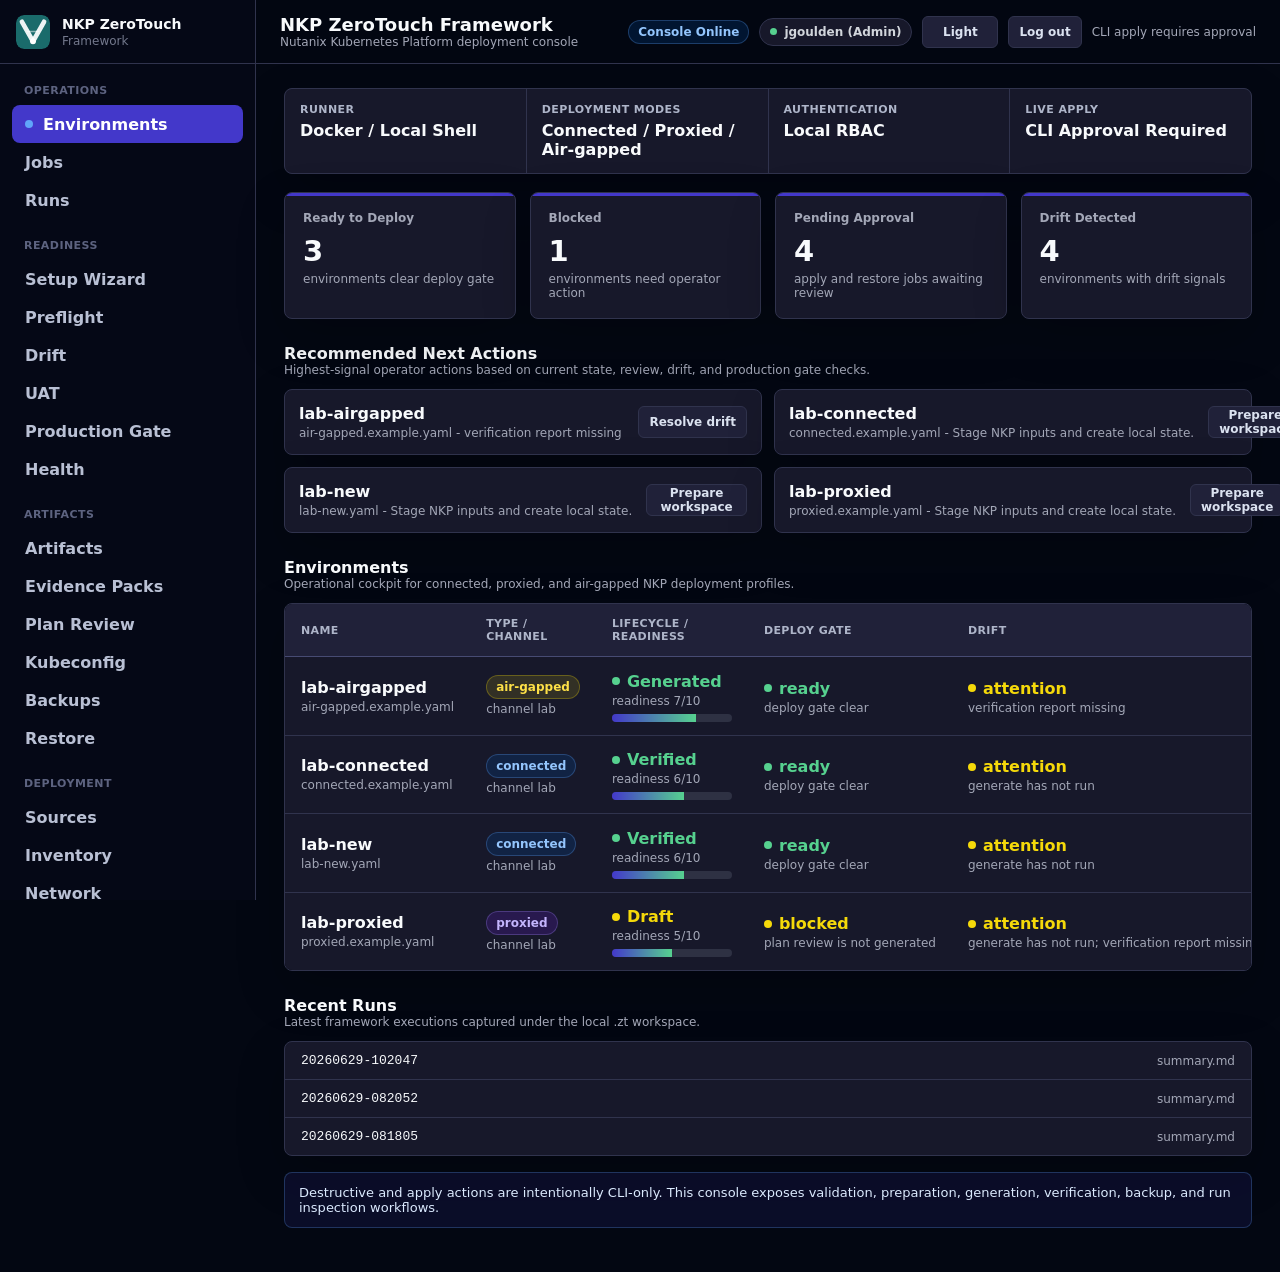
==== docs/demo/index.html @ bab83f40 "Align demo restore approval workflow" ====
<!doctype html>
<html lang="en">
  <head>
    <meta charset="utf-8">
    <meta name="viewport" content="width=device-width, initial-scale=1">
    <meta name="description" content="Clickable static demo of the NKP ZeroTouch Framework console.">
    <title>NKP ZeroTouch Framework Demo</title>
    <script>
      (() => {
        try {
          const storedTheme = localStorage.getItem("zt-theme");
          if (storedTheme === "light") document.documentElement.dataset.theme = "light";
        } catch (error) {}
      })();
    </script>
    <link rel="stylesheet" href="styles.css">
    <script src="app.js" defer></script>
  </head>
  <body>
    <div class="shell">
      <aside class="sidebar">
        <a class="brand" href="#environments" data-view-link="environments" aria-label="NKP ZeroTouch home">
          <span class="brand-mark"><img src="assets/veridian-mark-teal.svg" alt="Veridian"></span>
          <span>
            <span class="brand-title">NKP ZeroTouch</span>
            <span class="brand-subtitle">Framework</span>
          </span>
        </a>
        <nav class="nav" aria-label="Console sections">
          <div class="nav-label">Operations</div>
          <button class="nav-item active" type="button" data-view-link="environments"><span class="nav-dot"></span>Environments</button>
          <button class="nav-item" type="button" data-view-link="jobs">Jobs</button>
          <button class="nav-item" type="button" data-view-link="runs">Runs</button>
          <div class="nav-label">Readiness</div>
          <button class="nav-item" type="button" data-view-link="setup">Setup Wizard</button>
          <button class="nav-item" type="button" data-view-link="preflight">Preflight</button>
          <button class="nav-item" type="button" data-view-link="drift">Drift</button>
          <button class="nav-item" type="button" data-view-link="uat">UAT</button>
          <button class="nav-item" type="button" data-view-link="production">Production Gate</button>
          <button class="nav-item" type="button" data-view-link="health">Health</button>
          <div class="nav-label">Artifacts</div>
          <button class="nav-item" type="button" data-view-link="artifacts">Artifacts</button>
          <button class="nav-item" type="button" data-view-link="evidence">Evidence Packs</button>
          <button class="nav-item" type="button" data-view-link="plan">Plan Review</button>
          <button class="nav-item" type="button" data-view-link="kubeconfig">Kubeconfig</button>
          <button class="nav-item" type="button" data-view-link="backups">Backups</button>
          <button class="nav-item" type="button" data-view-link="restore">Restore</button>
          <div class="nav-label">Deployment</div>
          <button class="nav-item" type="button" data-view-link="sources">Sources</button>
          <button class="nav-item" type="button" data-view-link="inventory">Inventory</button>
          <button class="nav-item" type="button" data-view-link="network">Network</button>
          <button class="nav-item" type="button" data-view-link="pipeline">Pipeline</button>
          <button class="nav-item" type="button" data-view-link="cli">CLI</button>
          <button class="nav-item" type="button" data-view-link="locks">Locks</button>
          <div class="nav-label">Governance</div>
          <button class="nav-item" type="button" data-view-link="actions">Safe Actions</button>
          <button class="nav-item" type="button" data-view-link="changes">Change Records</button>
          <button class="nav-item" type="button" data-view-link="approval">Approval Policy</button>
          <button class="nav-item" type="button" data-view-link="channels">Release Channels</button>
          <button class="nav-item" type="button" data-view-link="audit">Audit Trail</button>
          <div class="nav-label">Settings</div>
          <button class="nav-item" type="button" data-view-link="settings">Providers</button>
        </nav>
      </aside>

      <div class="content">
        <header class="topbar">
          <div>
            <h1>NKP ZeroTouch Framework</h1>
            <div class="section-copy">Nutanix Kubernetes Platform deployment console</div>
          </div>
          <div class="topbar-meta">
            <span class="badge connected">Console Online</span>
            <span class="operator-pill">jgoulden (Admin)</span>
            <button class="button-link theme-toggle" type="button" data-theme-toggle><span data-theme-label>Light</span></button>
            <button class="button-link" type="button" data-command="demo-login">Log out</button>
            <span>CLI apply requires approval</span>
          </div>
        </header>

        <main>
          <section class="view active" data-view="environments">
            <section class="ops-strip">
              <div class="ops-item"><div class="ops-label">Runner</div><div class="ops-value">Docker / Local Shell</div></div>
              <div class="ops-item"><div class="ops-label">Deployment Modes</div><div class="ops-value">Connected / Proxied / Air-gapped</div></div>
              <div class="ops-item"><div class="ops-label">Authentication</div><div class="ops-value">Local RBAC</div></div>
              <div class="ops-item"><div class="ops-label">Live Apply</div><div class="ops-value">CLI Approval Required</div></div>
            </section>

            <section class="summary-grid" id="summaryGrid"></section>

            <div class="section-head">
              <div>
                <h2>Recommended Next Actions</h2>
                <div class="section-copy">Highest-signal operator actions based on current state, review, drift, and production gate checks.</div>
              </div>
            </div>
            <section class="next-actions" id="nextActions"></section>

            <div class="section-head">
              <div>
                <h2>Environments</h2>
                <div class="section-copy">Operational cockpit for connected, proxied, and air-gapped NKP deployment profiles.</div>
              </div>
            </div>
            <section class="panel">
              <table>
                <thead>
                  <tr><th>Name</th><th>Type / Channel</th><th>Lifecycle / Readiness</th><th>Deploy Gate</th><th>Drift</th><th>Evidence</th><th>Next Action</th><th>Manage</th></tr>
                </thead>
                <tbody id="environmentRows"></tbody>
              </table>
            </section>

            <div class="section-head">
              <div>
                <h2>Recent Runs</h2>
                <div class="section-copy">Latest framework executions captured under the local .zt workspace.</div>
              </div>
            </div>
            <section class="panel">
              <ul class="run-list" id="recentRuns"></ul>
            </section>
            <div class="notice">Destructive and apply actions are intentionally CLI-only. This console exposes validation, preparation, generation, verification, backup, and run inspection workflows.</div>
          </section>

          <section class="view" data-view="jobs">
            <div class="section-head"><div><h2>Jobs</h2><div class="section-copy">Execution queue, approval controls, and captured logs.</div></div></div>
            <section class="panel">
              <table>
                <thead><tr><th>Job</th><th>Action</th><th>Status</th><th>Requester</th><th>Approval</th></tr></thead>
                <tbody id="jobRows"></tbody>
              </table>
            </section>
          </section>

          <section class="view" data-view="runs">
            <div class="section-head"><div><h2>Runs</h2><div class="section-copy">Latest framework execution summaries.</div></div></div>
            <section class="panel"><ul class="run-list" id="runsList"></ul></section>
          </section>

          <section class="view" data-view="pipeline">
            <div class="section-head"><div><h2>Pipeline</h2><div class="section-copy">ZeroTouch phase progression for a controlled NKP rollout.</div></div></div>
            <section class="pipeline" id="pipelineSteps"></section>
          </section>

          <section class="view" data-view="cli">
            <div class="section-head"><div><h2>CLI</h2><div class="section-copy">Apply-class commands require explicit flags and approval.</div></div></div>
            <section class="terminal-window">
              <div class="terminal-bar"><span class="terminal-dot"></span><span class="terminal-dot"></span><span class="terminal-dot"></span> Controlled CLI Window</div>
              <div class="terminal-body">
                <div class="terminal-prompt">PS C:\workspace\nkp-zerotouch-framework&gt;</div>
                <textarea class="terminal-input" spellcheck="false">deploy --apply --config configs/environments/connected.example.yaml</textarea>
                <div class="terminal-help">Allowed apply examples: registry --apply, deploy --apply, upgrade --apply, destroy --apply --confirm-destroy.</div>
              </div>
            </section>
          </section>

          <section class="view" data-view="artifacts">
            <div class="section-head"><div><h2>Artifacts</h2><div class="section-copy">Generated plans, reports, logs, state, and configuration evidence.</div></div></div>
            <section class="panel">
              <table>
                <thead><tr><th>Artifact</th><th>Type</th><th>Environment</th><th>Status</th></tr></thead>
                <tbody id="artifactRows"></tbody>
              </table>
            </section>
          </section>

          <section class="view" data-view="evidence">
            <div class="section-head"><div><h2>Evidence Packs</h2><div class="section-copy">Reviewable evidence bundles created by the evidence phase under .zt/evidence.</div></div></div>
            <section class="panel">
              <table>
                <thead><tr><th>Pack</th><th>Environment</th><th>Created</th><th>Files</th><th>Redaction</th><th>Open</th></tr></thead>
                <tbody id="evidenceRows"></tbody>
              </table>
            </section>
            <div class="notice">Evidence packs exclude raw kubeconfig and local secret values. Generated plans and logs can still contain topology, VIPs, endpoints, and environment names.</div>
          </section>

          <section class="view" data-view="uat">
            <section class="summary-grid" id="uatMetrics"></section>
            <div class="section-head">
              <div>
                <h2>UAT Readiness</h2>
                <div class="section-copy">Maps documented UAT cases to local evidence records, evidence packs, jobs, backups, and run history.</div>
              </div>
            </div>
            <section class="panel">
              <table>
                <thead><tr><th>Case</th><th>Status</th><th>Required Result</th><th>Evidence Requirement</th></tr></thead>
                <tbody id="uatRows"></tbody>
              </table>
            </section>
            <div class="notice">UAT evidence is an operational readiness signal, not production validation. Partial coverage means the console found a candidate local signal; an operator still needs reviewed outcomes, exceptions, owners, and environment-specific acceptance before calling UAT complete.</div>
          </section>

          <section class="view" data-view="restore">
            <div class="section-head">
              <div>
                <h2>Restore</h2>
                <div class="section-copy">Controlled backup-manifest review, restore plan generation, and approval request workflow.</div>
              </div>
            </div>
            <section class="settings-grid" id="restoreActions"></section>
            <div class="section-head">
              <div>
                <h2>Restore Plans</h2>
                <div class="section-copy">Clean metadata can request approval; blocked plans require operator remediation first.</div>
              </div>
            </div>
            <section class="panel">
              <table>
                <thead><tr><th>Environment</th><th>Plan</th><th>Status</th><th>Action</th></tr></thead>
                <tbody id="restoreRows"></tbody>
              </table>
            </section>
            <div class="notice">The approval job records authorization only. This demo, and the local console baseline, do not copy files or restore live infrastructure.</div>
          </section>

          <section class="view" data-view="generic">
            <div class="section-head"><div><h2 id="genericTitle">Console Section</h2><div class="section-copy" id="genericCopy">Static demo snapshot of the local NKP ZeroTouch console.</div></div></div>
            <section class="settings-grid" id="genericCards"></section>
          </section>
        </main>
      </div>
    </div>
  </body>
</html>
---- docs/demo/styles.css ----
:root {
  color-scheme: dark;
  --bg: #030712;
  --sidebar: #050816;
  --panel: #17182a;
  --panel-2: #202139;
  --line: #30334d;
  --line-strong: #474b73;
  --ink: #f8fafc;
  --muted: #a3a7b7;
  --topbar-bg: rgba(3, 7, 18, .9);
  --brand-text: #f8fafc;
  --heading: #f8fafc;
  --nav-item-text: #b9c0d4;
  --nav-label-text: #5d6380;
  --nav-hover-text: #f8fafc;
  --operator-text: #d1d5db;
  --ops-label-text: #aeb5c9;
  --table-heading-text: #aeb5c9;
  --control-text: #dbe2f0;
  --control-hover-text: #eff6ff;
  --table-hover: rgba(255, 255, 255, .025);
  --notice-text: #dbeafe;
  --terminal-bg: #0b1220;
  --terminal-panel: #111827;
  --terminal-input-bg: #0f172a;
  --terminal-text: #dbeafe;
  --notice-bg: rgba(67, 56, 202, .12);
  --notice-border: rgba(96, 165, 250, .26);
  --scrollbar-track: #111827;
  --scrollbar-thumb: #374151;
  --scrollbar-thumb-hover: #4b5563;
  --badge-connected-text: #93c5fd;
  --badge-connected-bg: rgba(3, 78, 162, .22);
  --badge-connected-border: rgba(96, 165, 250, .28);
  --badge-proxied-text: #c4b5fd;
  --badge-proxied-bg: rgba(91, 33, 182, .26);
  --badge-proxied-border: rgba(167, 139, 250, .28);
  --badge-airgapped-text: #fde047;
  --badge-airgapped-bg: rgba(245, 217, 10, .12);
  --badge-airgapped-border: rgba(245, 217, 10, .28);
  --accent: #4338ca;
  --accent-soft: rgba(67, 56, 202, .22);
  --accent-2: #60a5fa;
  --good: #56d18f;
  --warn: #f5d90a;
  --bad: #fb7185;
  --shadow: 0 18px 48px rgba(0, 0, 0, .22);
}

:root[data-theme="light"] {
  color-scheme: light;
  --bg: #f6f8fb;
  --sidebar: #ffffff;
  --panel: #ffffff;
  --panel-2: #edf2f7;
  --line: #d6deea;
  --line-strong: #b9c5d6;
  --ink: #111827;
  --muted: #4b5563;
  --topbar-bg: rgba(255, 255, 255, .92);
  --brand-text: #111827;
  --heading: #111827;
  --nav-item-text: #374151;
  --nav-label-text: #4b5563;
  --nav-hover-text: #0f172a;
  --operator-text: #1f2937;
  --ops-label-text: #5b6473;
  --table-heading-text: #374151;
  --control-text: #1f2937;
  --control-hover-text: #034ea2;
  --table-hover: rgba(3, 78, 162, .045);
  --notice-text: #0f3d75;
  --terminal-bg: #0f172a;
  --terminal-panel: #111827;
  --terminal-input-bg: #0b1220;
  --terminal-text: #e5f0ff;
  --notice-bg: #eaf2ff;
  --notice-border: #b7cdf2;
  --scrollbar-track: #e5e7eb;
  --scrollbar-thumb: #9ca3af;
  --scrollbar-thumb-hover: #6b7280;
  --badge-connected-text: #0f4c9a;
  --badge-connected-bg: #e7f0ff;
  --badge-connected-border: #b7cdf2;
  --badge-proxied-text: #5b21b6;
  --badge-proxied-bg: #f1eafe;
  --badge-proxied-border: #d8c8fb;
  --badge-airgapped-text: #7a4f00;
  --badge-airgapped-bg: #fff5cc;
  --badge-airgapped-border: #ecd27a;
  --accent: #034ea2;
  --accent-soft: rgba(3, 78, 162, .1);
  --accent-2: #0369a1;
  --good: #047857;
  --warn: #9a6700;
  --bad: #b91c1c;
  --shadow: 0 14px 36px rgba(15, 23, 42, .08);
}

* { box-sizing: border-box; }

html {
  max-width: 100%;
  overflow-x: hidden;
}

body {
  margin: 0;
  max-width: 100%;
  min-height: 100vh;
  background: var(--bg);
  color: var(--ink);
  font-family: Inter, ui-sans-serif, system-ui, -apple-system, BlinkMacSystemFont, "Segoe UI", sans-serif;
  letter-spacing: 0;
  overflow-x: hidden;
}

button, textarea { font: inherit; }
button, a { -webkit-tap-highlight-color: transparent; }

.shell {
  display: grid;
  grid-template-columns: 256px minmax(0, 1fr);
  max-width: 100vw;
  min-height: 100vh;
  overflow-x: hidden;
}

.sidebar {
  background: var(--sidebar);
  border-right: 1px solid var(--line);
  color: #d7dce8;
  height: 100vh;
  overflow-y: auto;
  padding: 14px 12px 24px;
  position: sticky;
  top: 0;
}

.brand {
  align-items: center;
  border-bottom: 1px solid var(--line);
  color: inherit;
  display: flex;
  gap: 12px;
  margin: -14px -12px 18px;
  min-height: 64px;
  padding: 0 16px;
  text-decoration: none;
}

.brand-mark, .brand-mark img {
  border-radius: 8px;
  display: block;
  height: 34px;
  width: 34px;
}

.brand-title {
  color: var(--brand-text);
  display: block;
  font-size: 14px;
  font-weight: 800;
}

.brand-subtitle {
  color: #73788c;
  display: block;
  font-size: 12px;
  margin-top: 2px;
}

.nav-label {
  color: var(--nav-label-text);
  font-size: 11px;
  font-weight: 760;
  letter-spacing: .04em;
  margin: 20px 12px 8px;
  text-transform: uppercase;
}

.nav-item {
  align-items: center;
  background: transparent;
  border: 1px solid transparent;
  border-radius: 8px;
  color: var(--nav-item-text);
  cursor: pointer;
  display: flex;
  font-weight: 680;
  gap: 10px;
  min-height: 38px;
  padding: 0 12px;
  text-align: left;
  width: 100%;
}

.nav-item:hover { background: var(--panel); color: var(--nav-hover-text); }
.nav-item.active { background: var(--accent); color: #fff; }
.nav-dot { background: transparent; border-radius: 50%; height: 8px; width: 8px; }
.nav-item.active .nav-dot { background: var(--accent-2); }

.content { min-width: 0; }

.topbar {
  align-items: center;
  background: var(--topbar-bg);
  border-bottom: 1px solid var(--line);
  display: flex;
  gap: 16px;
  justify-content: space-between;
  min-height: 64px;
  padding: 0 24px;
  position: sticky;
  top: 0;
  z-index: 5;
}

h1, h2, h3, p { margin-top: 0; }
h1 { color: var(--heading); font-size: 18px; margin: 0; }
h2 { font-size: 16px; margin: 0; }
h3 { font-size: 15px; margin: 0 0 8px; }

main {
  margin: 0 auto;
  max-width: 1320px;
  min-width: 0;
  padding: 24px 28px 44px;
}

.section-copy, .muted, .env-file {
  color: var(--muted);
  font-size: 12px;
}

.topbar-meta {
  align-items: center;
  color: var(--muted);
  display: flex;
  flex-wrap: wrap;
  font-size: 12px;
  gap: 10px;
  justify-content: flex-end;
}

.operator-pill, .badge, .chip {
  align-items: center;
  display: inline-flex;
  gap: 7px;
  white-space: nowrap;
}

.operator-pill {
  background: var(--panel);
  border: 1px solid var(--line);
  border-radius: 999px;
  color: var(--operator-text);
  font-weight: 700;
  min-height: 28px;
  padding: 0 10px;
}

.operator-pill::before, .chip::before {
  border-radius: 50%;
  content: "";
  height: 7px;
  width: 7px;
}

.operator-pill::before { background: var(--good); }

.button-link, button.button-link {
  align-items: center;
  background: var(--panel-2);
  border: 1px solid var(--line);
  border-radius: 6px;
  color: var(--control-text);
  cursor: pointer;
  display: inline-flex;
  font-size: 12px;
  font-weight: 750;
  justify-content: center;
  min-height: 32px;
  padding: 0 10px;
  text-decoration: none;
}

.button-link:hover {
  background: var(--accent-soft);
  border-color: rgba(96, 165, 250, .42);
  color: var(--control-hover-text);
}

.view { display: none; }
.view.active { display: block; }

.ops-strip {
  background: var(--line);
  border: 1px solid var(--line);
  border-radius: 8px;
  box-shadow: var(--shadow);
  display: grid;
  gap: 1px;
  grid-template-columns: repeat(4, minmax(180px, 1fr));
  margin-bottom: 18px;
  overflow: hidden;
}

.ops-item {
  background: var(--panel);
  padding: 14px 15px;
}

.ops-label {
  color: var(--ops-label-text);
  font-size: 11px;
  font-weight: 780;
  letter-spacing: .04em;
  text-transform: uppercase;
}

.ops-value {
  color: var(--heading);
  font-weight: 780;
  margin-top: 5px;
}

.summary-grid {
  display: grid;
  gap: 14px;
  grid-template-columns: repeat(4, minmax(160px, 1fr));
}

.metric, .panel, .next-action, .settings-card, .pipeline-step {
  background: var(--panel);
  border: 1px solid var(--line);
  border-radius: 8px;
  box-shadow: var(--shadow);
}

.metric {
  color: var(--ink);
  display: block;
  overflow: hidden;
  padding: 18px;
  position: relative;
  text-decoration: none;
}

.metric::after {
  background: var(--accent);
  content: "";
  height: 3px;
  left: 0;
  position: absolute;
  right: 0;
  top: 0;
}

.metric-label { color: var(--muted); font-size: 12px; font-weight: 680; }
.metric-value { font-size: 29px; font-weight: 780; margin-top: 9px; }
.metric-foot { color: var(--muted); font-size: 12px; margin-top: 4px; }

.notice {
  background: var(--notice-bg);
  border: 1px solid var(--notice-border);
  border-radius: 8px;
  color: var(--notice-text);
  font-size: 13px;
  margin-top: 16px;
  padding: 12px 14px;
}

.section-head {
  align-items: end;
  display: flex;
  gap: 16px;
  justify-content: space-between;
  margin: 25px 0 12px;
}

.next-actions, .settings-grid {
  display: grid;
  gap: 12px;
  grid-template-columns: repeat(2, minmax(260px, 1fr));
}

.next-action {
  align-items: center;
  display: flex;
  gap: 14px;
  justify-content: space-between;
  padding: 14px;
}

.next-action strong, .env-name {
  color: var(--heading);
  display: block;
  font-weight: 780;
}

.panel {
  max-width: 100%;
  min-width: 0;
  overflow-x: auto;
}

table {
  border-collapse: collapse;
  min-width: 1120px;
  width: 100%;
}

th, td {
  border-bottom: 1px solid var(--line);
  padding: 13px 16px;
  text-align: left;
  vertical-align: middle;
}

tr:last-child td { border-bottom: 0; }
tbody tr:hover { background: var(--table-hover); }

th {
  background: var(--panel-2);
  border-bottom: 1px solid var(--line-strong);
  color: var(--table-heading-text);
  font-size: 11px;
  font-weight: 800;
  letter-spacing: .035em;
  text-transform: uppercase;
}

.badge {
  border: 1px solid transparent;
  border-radius: 999px;
  font-size: 12px;
  font-weight: 730;
  min-height: 24px;
  padding: 0 9px;
}

.badge.connected { background: var(--badge-connected-bg); border-color: var(--badge-connected-border); color: var(--badge-connected-text); }
.badge.proxied { background: var(--badge-proxied-bg); border-color: var(--badge-proxied-border); color: var(--badge-proxied-text); }
.badge.air-gapped { background: var(--badge-airgapped-bg); border-color: var(--badge-airgapped-border); color: var(--badge-airgapped-text); }

.chip {
  color: var(--muted);
  font-weight: 720;
}

.chip::before { background: #94a3b8; height: 8px; width: 8px; }
.chip.ok { color: var(--good); }
.chip.ok::before { background: var(--good); }
.chip.warn { color: var(--warn); }
.chip.warn::before { background: var(--warn); }
.chip.fail, .chip.bad { color: var(--bad); }
.chip.fail::before, .chip.bad::before { background: var(--bad); }

.env-file {
  margin-top: 3px;
  white-space: nowrap;
}

.progress-track {
  background: rgba(148, 163, 184, .18);
  border-radius: 999px;
  height: 8px;
  margin-top: 6px;
  min-width: 120px;
  overflow: hidden;
}

.progress-bar {
  background: linear-gradient(90deg, var(--accent), var(--good));
  height: 100%;
}

.manage-actions {
  display: flex;
  flex-wrap: wrap;
  gap: 7px;
  min-width: 128px;
}

.run-list {
  list-style: none;
  margin: 0;
  padding: 0;
}

.run-list li {
  align-items: center;
  border-bottom: 1px solid var(--line);
  display: flex;
  justify-content: space-between;
  padding: 11px 16px;
}

.run-list li:last-child { border-bottom: 0; }

.pipeline {
  display: grid;
  gap: 10px;
  grid-template-columns: repeat(6, minmax(120px, 1fr));
}

.pipeline-step {
  padding: 14px;
}

.pipeline-step strong {
  display: block;
  margin-bottom: 6px;
}

.terminal-window {
  background: var(--terminal-bg);
  border: 1px solid #253149;
  border-radius: 8px;
  color: var(--terminal-text);
  overflow: hidden;
}

.terminal-bar {
  align-items: center;
  background: var(--terminal-panel);
  border-bottom: 1px solid #253149;
  color: #93a4bd;
  display: flex;
  font-size: 12px;
  font-weight: 750;
  gap: 8px;
  min-height: 36px;
  padding: 0 12px;
}

.terminal-dot {
  background: #64748b;
  border-radius: 50%;
  height: 9px;
  width: 9px;
}

.terminal-body { padding: 14px; }
.terminal-prompt {
  color: #5eead4;
  font-family: "Cascadia Mono", "SFMono-Regular", Consolas, monospace;
  margin-bottom: 8px;
}

.terminal-input {
  background: var(--terminal-input-bg);
  border: 1px solid #334155;
  border-radius: 6px;
  color: #e5f0ff;
  font-family: "Cascadia Mono", "SFMono-Regular", Consolas, monospace;
  font-size: 13px;
  line-height: 1.5;
  min-height: 160px;
  padding: 12px;
  resize: vertical;
  width: 100%;
}

.terminal-help { color: #9fb1c8; font-size: 12px; margin-top: 10px; }
.settings-card { padding: 16px; }
.settings-card p { color: var(--muted); margin: 0; }

.copy-toast {
  background: #111827;
  border: 1px solid var(--line);
  border-radius: 8px;
  bottom: 20px;
  color: #fff;
  left: 50%;
  padding: 10px 14px;
  position: fixed;
  transform: translateX(-50%);
  z-index: 20;
}

.theme-toggle {
  min-width: 76px;
}

::-webkit-scrollbar { width: 6px; height: 6px; }
::-webkit-scrollbar-track { background: var(--scrollbar-track); }
::-webkit-scrollbar-thumb { background: var(--scrollbar-thumb); border-radius: 999px; }
::-webkit-scrollbar-thumb:hover { background: var(--scrollbar-thumb-hover); }

@media (max-width: 980px) {
  .shell { grid-template-columns: 1fr; }
  .sidebar { display: none; }
  .topbar { align-items: flex-start; flex-direction: column; gap: 10px; padding: 16px 20px; }
  main { padding: 18px 16px 32px; }
  .ops-strip, .summary-grid { grid-template-columns: repeat(2, minmax(0, 1fr)); }
  .next-actions, .settings-grid, .pipeline { grid-template-columns: 1fr; }
}

@media (max-width: 620px) {
  .ops-strip, .summary-grid { grid-template-columns: 1fr; }
  .next-action { align-items: flex-start; flex-direction: column; }
  .topbar-meta { justify-content: flex-start; }
}
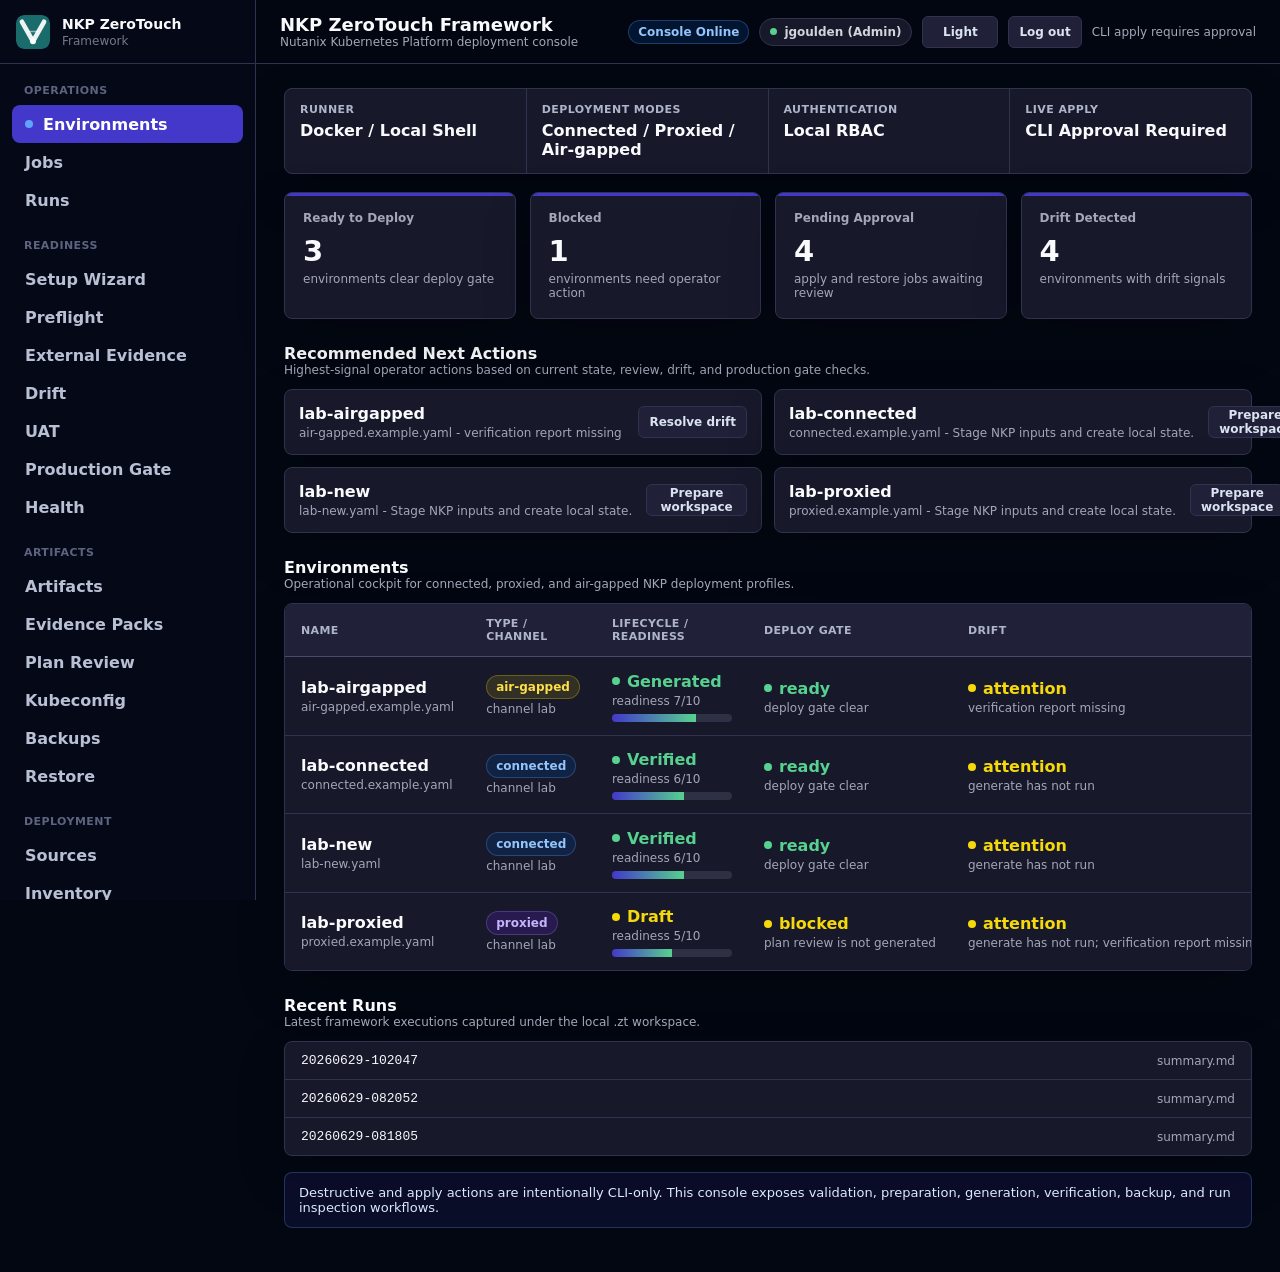
==== commit df47f981: "Add external validation evidence gate" ====
--- a/docs/demo/index.html
+++ b/docs/demo/index.html
@@ -34,6 +34,7 @@
           <div class="nav-label">Readiness</div>
           <button class="nav-item" type="button" data-view-link="setup">Setup Wizard</button>
           <button class="nav-item" type="button" data-view-link="preflight">Preflight</button>
+          <button class="nav-item" type="button" data-view-link="external">External Evidence</button>
           <button class="nav-item" type="button" data-view-link="drift">Drift</button>
           <button class="nav-item" type="button" data-view-link="uat">UAT</button>
           <button class="nav-item" type="button" data-view-link="production">Production Gate</button>
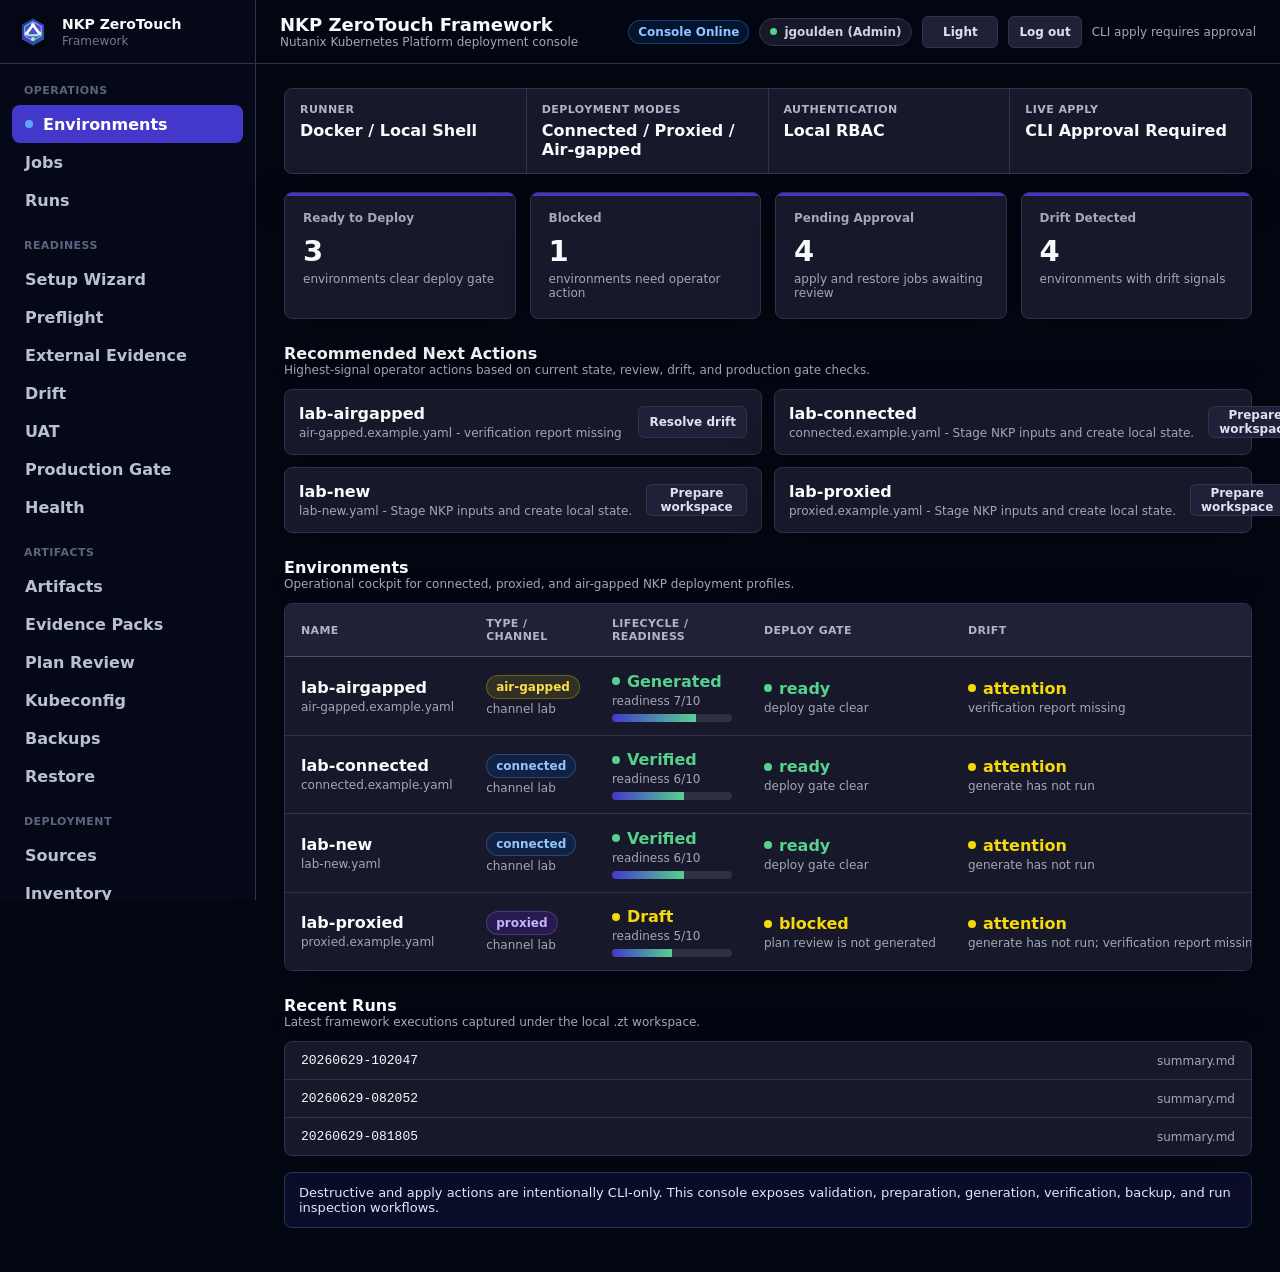
==== commit 9ab6a4b6: "Replace Veridian mark with NKP ZeroTouch logo" ====
--- a/docs/demo/index.html
+++ b/docs/demo/index.html
@@ -13,6 +13,7 @@
         } catch (error) {}
       })();
     </script>
+    <link rel="icon" type="image/svg+xml" href="assets/nkp-zerotouch-mark.svg">
     <link rel="stylesheet" href="styles.css">
     <script src="app.js" defer></script>
   </head>
@@ -20,7 +21,7 @@
     <div class="shell">
       <aside class="sidebar">
         <a class="brand" href="#environments" data-view-link="environments" aria-label="NKP ZeroTouch home">
-          <span class="brand-mark"><img src="assets/veridian-mark-teal.svg" alt="Veridian"></span>
+          <span class="brand-mark"><img src="assets/nkp-zerotouch-mark.svg" alt="NKP ZeroTouch Framework"></span>
           <span>
             <span class="brand-title">NKP ZeroTouch</span>
             <span class="brand-subtitle">Framework</span>
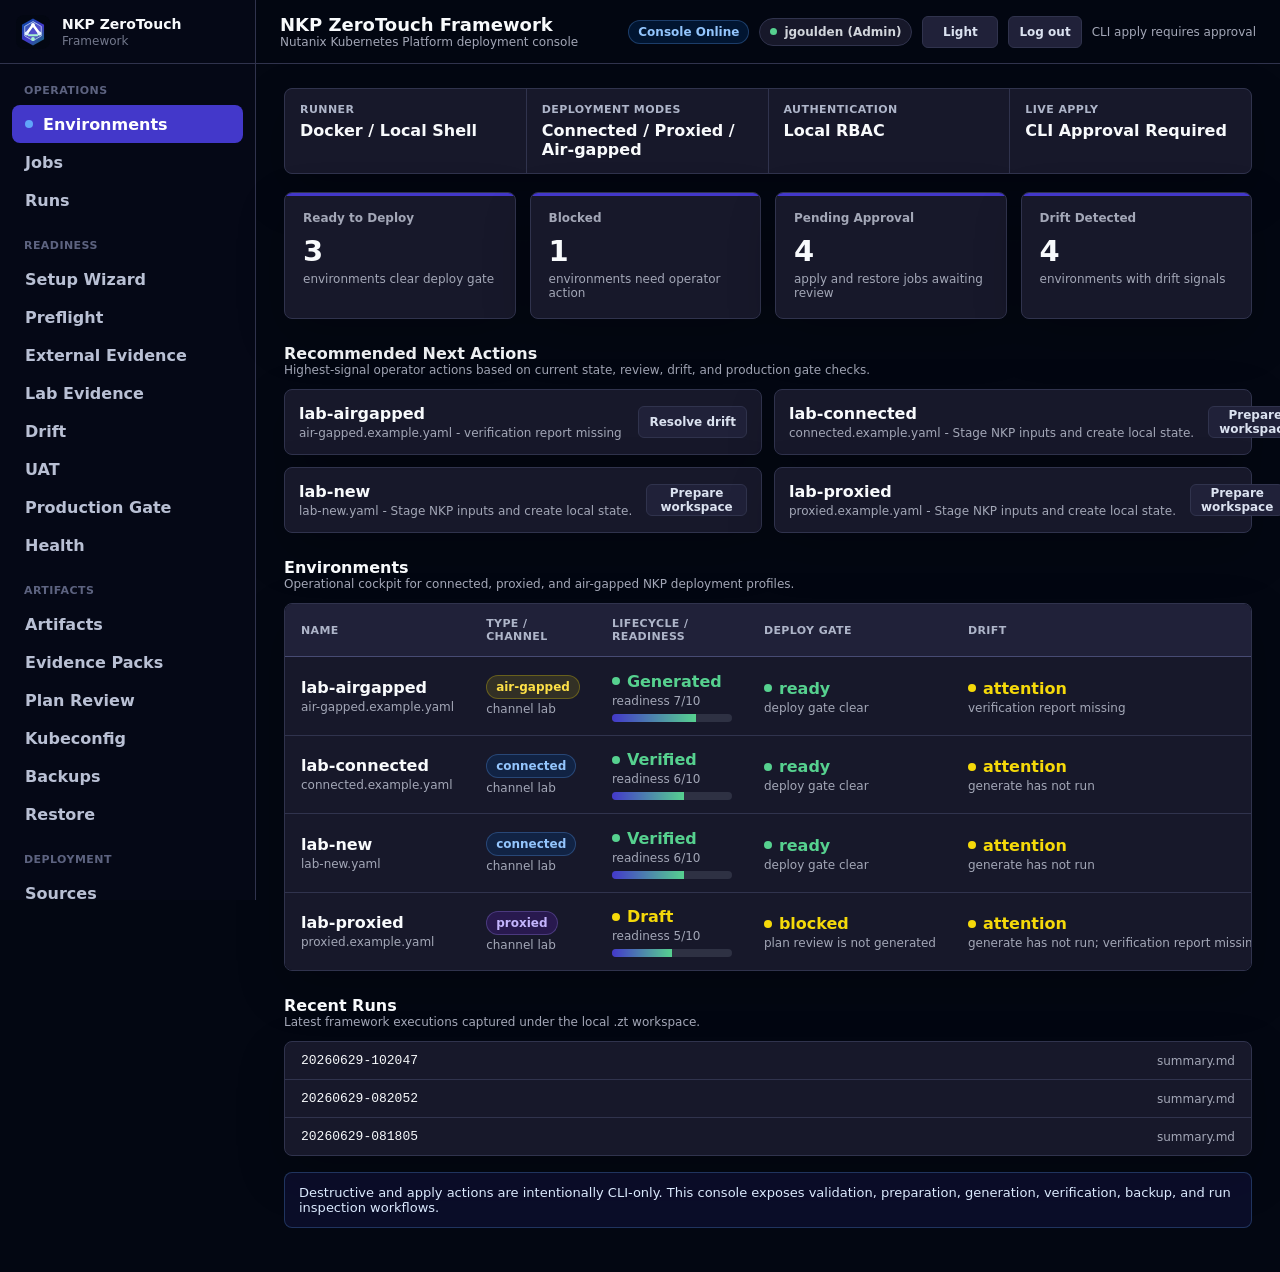
==== commit d1c8f7dd: "Add lab evidence capture and console visibility" ====
--- a/docs/demo/index.html
+++ b/docs/demo/index.html
@@ -36,6 +36,7 @@
           <button class="nav-item" type="button" data-view-link="setup">Setup Wizard</button>
           <button class="nav-item" type="button" data-view-link="preflight">Preflight</button>
           <button class="nav-item" type="button" data-view-link="external">External Evidence</button>
+          <button class="nav-item" type="button" data-view-link="lab">Lab Evidence</button>
           <button class="nav-item" type="button" data-view-link="drift">Drift</button>
           <button class="nav-item" type="button" data-view-link="uat">UAT</button>
           <button class="nav-item" type="button" data-view-link="production">Production Gate</button>
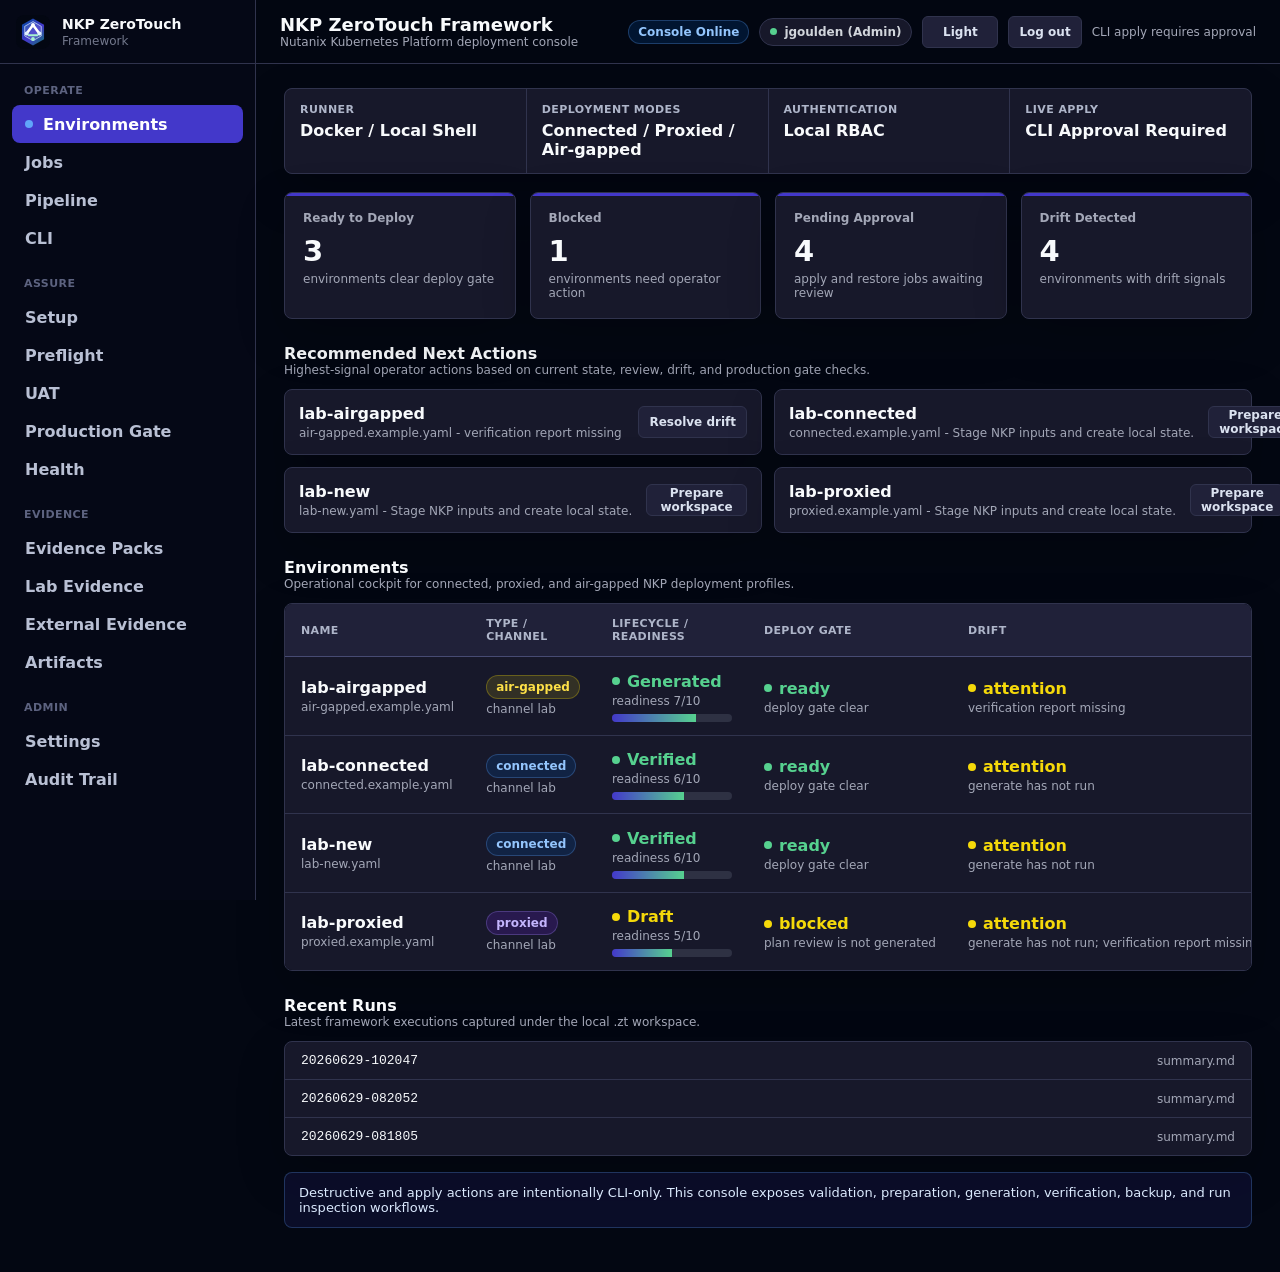
==== commit 2119884e: "Streamline console navigation and setup configuration" ====
--- a/docs/demo/index.html
+++ b/docs/demo/index.html
@@ -28,41 +28,25 @@
           </span>
         </a>
         <nav class="nav" aria-label="Console sections">
-          <div class="nav-label">Operations</div>
+          <div class="nav-label">Operate</div>
           <button class="nav-item active" type="button" data-view-link="environments"><span class="nav-dot"></span>Environments</button>
           <button class="nav-item" type="button" data-view-link="jobs">Jobs</button>
-          <button class="nav-item" type="button" data-view-link="runs">Runs</button>
-          <div class="nav-label">Readiness</div>
-          <button class="nav-item" type="button" data-view-link="setup">Setup Wizard</button>
+          <button class="nav-item" type="button" data-view-link="pipeline">Pipeline</button>
+          <button class="nav-item" type="button" data-view-link="cli">CLI</button>
+          <div class="nav-label">Assure</div>
+          <button class="nav-item" type="button" data-view-link="setup">Setup</button>
           <button class="nav-item" type="button" data-view-link="preflight">Preflight</button>
-          <button class="nav-item" type="button" data-view-link="external">External Evidence</button>
-          <button class="nav-item" type="button" data-view-link="lab">Lab Evidence</button>
-          <button class="nav-item" type="button" data-view-link="drift">Drift</button>
           <button class="nav-item" type="button" data-view-link="uat">UAT</button>
           <button class="nav-item" type="button" data-view-link="production">Production Gate</button>
           <button class="nav-item" type="button" data-view-link="health">Health</button>
-          <div class="nav-label">Artifacts</div>
+          <div class="nav-label">Evidence</div>
+          <button class="nav-item" type="button" data-view-link="evidence">Evidence Packs</button>
+          <button class="nav-item" type="button" data-view-link="lab">Lab Evidence</button>
+          <button class="nav-item" type="button" data-view-link="external">External Evidence</button>
           <button class="nav-item" type="button" data-view-link="artifacts">Artifacts</button>
-          <button class="nav-item" type="button" data-view-link="evidence">Evidence Packs</button>
-          <button class="nav-item" type="button" data-view-link="plan">Plan Review</button>
-          <button class="nav-item" type="button" data-view-link="kubeconfig">Kubeconfig</button>
-          <button class="nav-item" type="button" data-view-link="backups">Backups</button>
-          <button class="nav-item" type="button" data-view-link="restore">Restore</button>
-          <div class="nav-label">Deployment</div>
-          <button class="nav-item" type="button" data-view-link="sources">Sources</button>
-          <button class="nav-item" type="button" data-view-link="inventory">Inventory</button>
-          <button class="nav-item" type="button" data-view-link="network">Network</button>
-          <button class="nav-item" type="button" data-view-link="pipeline">Pipeline</button>
-          <button class="nav-item" type="button" data-view-link="cli">CLI</button>
-          <button class="nav-item" type="button" data-view-link="locks">Locks</button>
-          <div class="nav-label">Governance</div>
-          <button class="nav-item" type="button" data-view-link="actions">Safe Actions</button>
-          <button class="nav-item" type="button" data-view-link="changes">Change Records</button>
-          <button class="nav-item" type="button" data-view-link="approval">Approval Policy</button>
-          <button class="nav-item" type="button" data-view-link="channels">Release Channels</button>
+          <div class="nav-label">Admin</div>
+          <button class="nav-item" type="button" data-view-link="settings">Settings</button>
           <button class="nav-item" type="button" data-view-link="audit">Audit Trail</button>
-          <div class="nav-label">Settings</div>
-          <button class="nav-item" type="button" data-view-link="settings">Providers</button>
         </nav>
       </aside>
 
@@ -194,6 +178,18 @@
                 <tbody id="uatRows"></tbody>
               </table>
             </section>
+            <div class="section-head">
+              <div>
+                <h2>Deployment Evidence Records</h2>
+                <div class="section-copy">Controlled-UAT evidence captured from local phase outputs.</div>
+              </div>
+            </div>
+            <section class="panel">
+              <table>
+                <thead><tr><th>Environment</th><th>Status</th><th>Signal Coverage</th><th>Boundary</th></tr></thead>
+                <tbody id="deploymentEvidenceRows"></tbody>
+              </table>
+            </section>
             <div class="notice">UAT evidence is an operational readiness signal, not production validation. Partial coverage means the console found a candidate local signal; an operator still needs reviewed outcomes, exceptions, owners, and environment-specific acceptance before calling UAT complete.</div>
           </section>
 
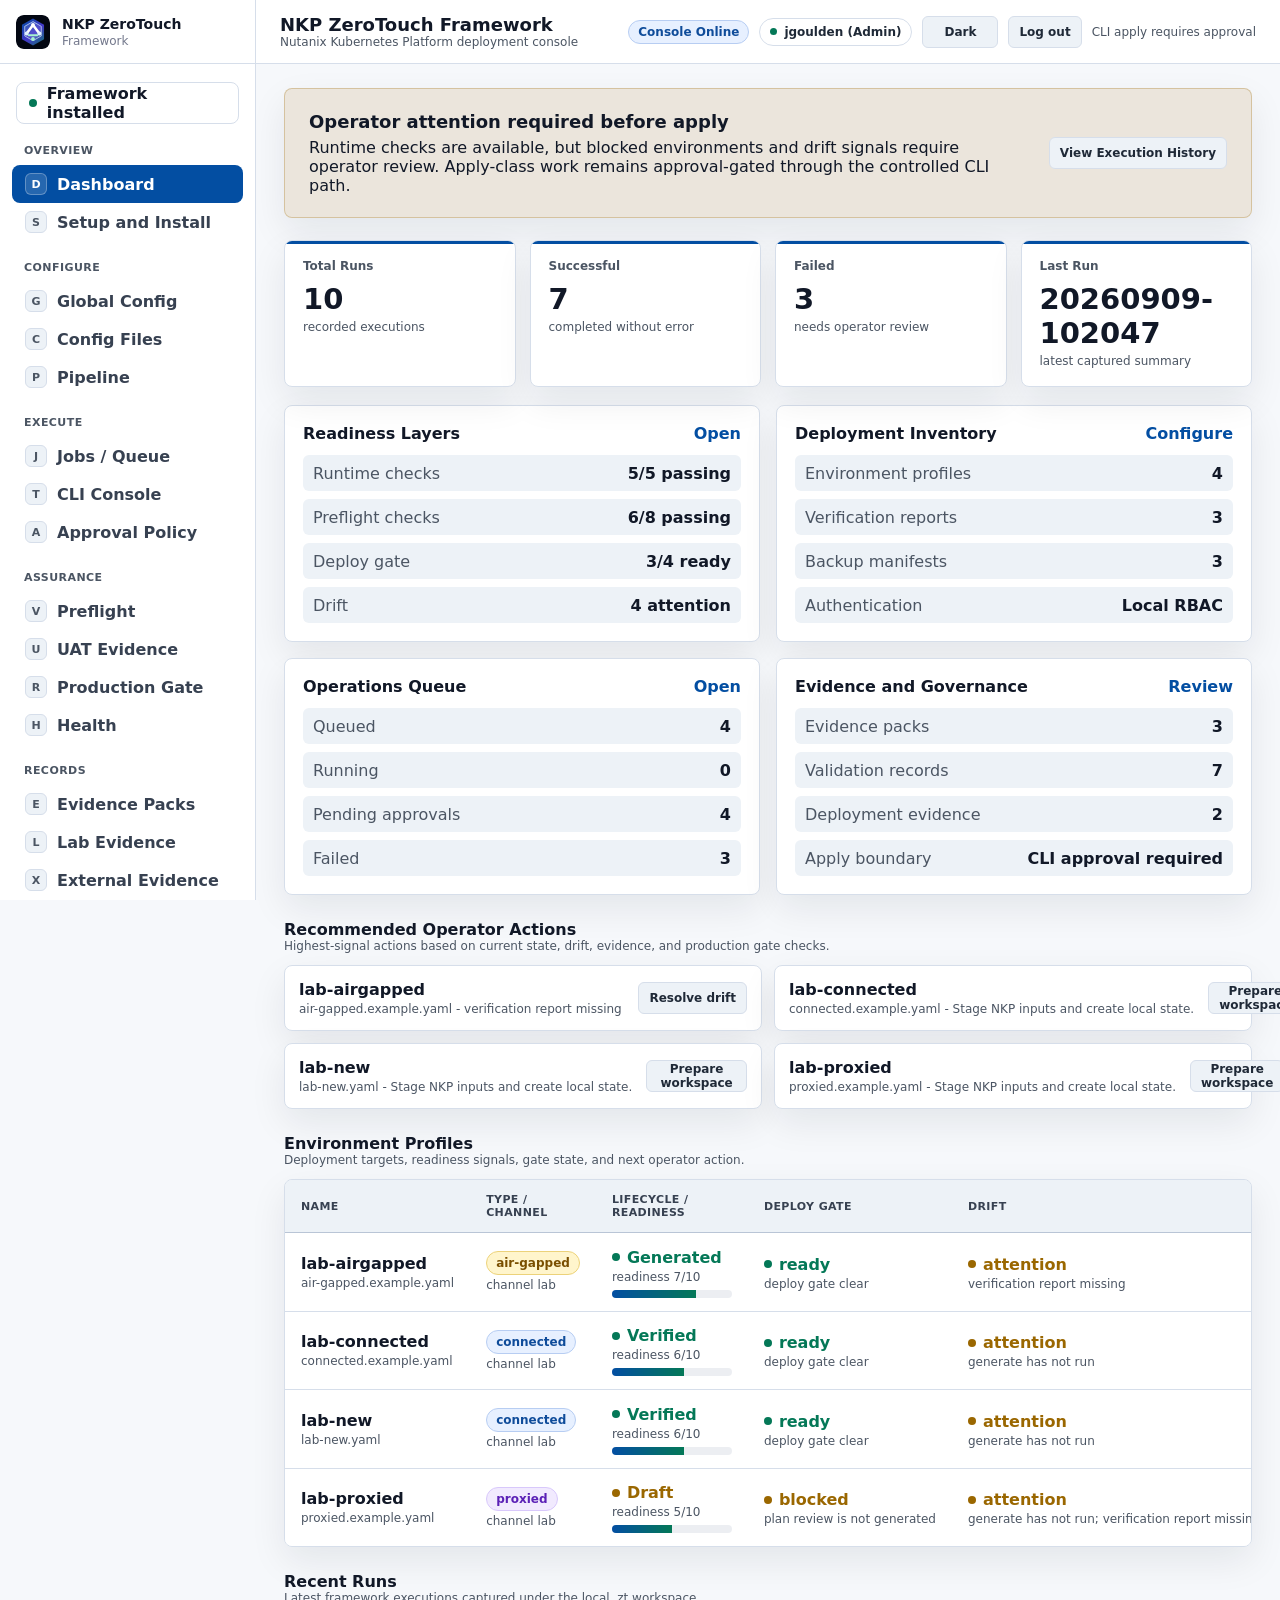
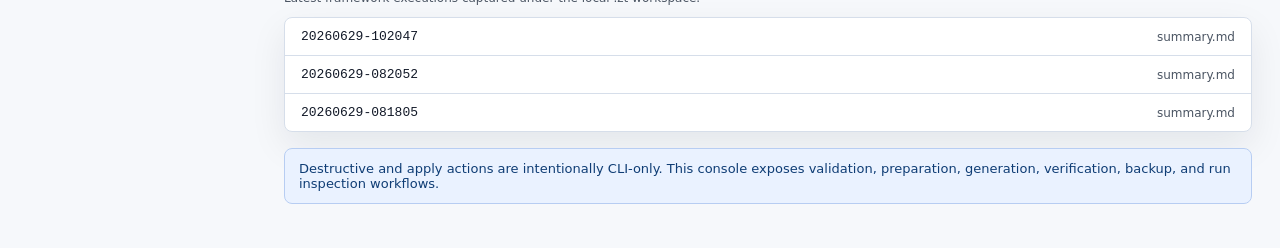
==== commit 7db99449: "Refine console operational dashboard" ====
--- a/docs/demo/index.html
+++ b/docs/demo/index.html
@@ -1,5 +1,5 @@
 <!doctype html>
-<html lang="en">
+<html lang="en" data-theme="light">
   <head>
     <meta charset="utf-8">
     <meta name="viewport" content="width=device-width, initial-scale=1">
@@ -9,6 +9,7 @@
       (() => {
         try {
           const storedTheme = localStorage.getItem("zt-theme");
+          if (storedTheme === "dark") document.documentElement.removeAttribute("data-theme");
           if (storedTheme === "light") document.documentElement.dataset.theme = "light";
         } catch (error) {}
       })();
@@ -28,25 +29,28 @@
           </span>
         </a>
         <nav class="nav" aria-label="Console sections">
-          <div class="nav-label">Operate</div>
-          <button class="nav-item active" type="button" data-view-link="environments"><span class="nav-dot"></span>Environments</button>
-          <button class="nav-item" type="button" data-view-link="jobs">Jobs</button>
-          <button class="nav-item" type="button" data-view-link="pipeline">Pipeline</button>
-          <button class="nav-item" type="button" data-view-link="cli">CLI</button>
-          <div class="nav-label">Assure</div>
-          <button class="nav-item" type="button" data-view-link="setup">Setup</button>
-          <button class="nav-item" type="button" data-view-link="preflight">Preflight</button>
-          <button class="nav-item" type="button" data-view-link="uat">UAT</button>
-          <button class="nav-item" type="button" data-view-link="production">Production Gate</button>
-          <button class="nav-item" type="button" data-view-link="health">Health</button>
-          <div class="nav-label">Evidence</div>
-          <button class="nav-item" type="button" data-view-link="evidence">Evidence Packs</button>
-          <button class="nav-item" type="button" data-view-link="lab">Lab Evidence</button>
-          <button class="nav-item" type="button" data-view-link="external">External Evidence</button>
-          <button class="nav-item" type="button" data-view-link="artifacts">Artifacts</button>
-          <div class="nav-label">Admin</div>
-          <button class="nav-item" type="button" data-view-link="settings">Settings</button>
-          <button class="nav-item" type="button" data-view-link="audit">Audit Trail</button>
+          <div class="nav-status"><span></span>Framework installed</div>
+          <div class="nav-label">Overview</div>
+          <button class="nav-item active" type="button" data-view-link="environments"><span class="nav-icon">D</span>Dashboard</button>
+          <button class="nav-item" type="button" data-view-link="setup"><span class="nav-icon">S</span>Setup and Install</button>
+          <div class="nav-label">Configure</div>
+          <button class="nav-item" type="button" data-view-link="settings"><span class="nav-icon">G</span>Global Config</button>
+          <button class="nav-item" type="button" data-view-link="sources"><span class="nav-icon">C</span>Config Files</button>
+          <button class="nav-item" type="button" data-view-link="pipeline"><span class="nav-icon">P</span>Pipeline</button>
+          <div class="nav-label">Execute</div>
+          <button class="nav-item" type="button" data-view-link="jobs"><span class="nav-icon">J</span>Jobs / Queue</button>
+          <button class="nav-item" type="button" data-view-link="cli"><span class="nav-icon">T</span>CLI Console</button>
+          <button class="nav-item" type="button" data-view-link="approval"><span class="nav-icon">A</span>Approval Policy</button>
+          <div class="nav-label">Assurance</div>
+          <button class="nav-item" type="button" data-view-link="preflight"><span class="nav-icon">V</span>Preflight</button>
+          <button class="nav-item" type="button" data-view-link="uat"><span class="nav-icon">U</span>UAT Evidence</button>
+          <button class="nav-item" type="button" data-view-link="production"><span class="nav-icon">R</span>Production Gate</button>
+          <button class="nav-item" type="button" data-view-link="health"><span class="nav-icon">H</span>Health</button>
+          <div class="nav-label">Records</div>
+          <button class="nav-item" type="button" data-view-link="evidence"><span class="nav-icon">E</span>Evidence Packs</button>
+          <button class="nav-item" type="button" data-view-link="lab"><span class="nav-icon">L</span>Lab Evidence</button>
+          <button class="nav-item" type="button" data-view-link="external"><span class="nav-icon">X</span>External Evidence</button>
+          <button class="nav-item" type="button" data-view-link="audit"><span class="nav-icon">I</span>Audit Trail</button>
         </nav>
       </aside>
 
@@ -67,27 +71,30 @@
 
         <main>
           <section class="view active" data-view="environments">
-            <section class="ops-strip">
-              <div class="ops-item"><div class="ops-label">Runner</div><div class="ops-value">Docker / Local Shell</div></div>
-              <div class="ops-item"><div class="ops-label">Deployment Modes</div><div class="ops-value">Connected / Proxied / Air-gapped</div></div>
-              <div class="ops-item"><div class="ops-label">Authentication</div><div class="ops-value">Local RBAC</div></div>
-              <div class="ops-item"><div class="ops-label">Live Apply</div><div class="ops-value">CLI Approval Required</div></div>
+            <section class="status-banner warn">
+              <div>
+                <h2>Operator attention required before apply</h2>
+                <p>Runtime checks are available, but blocked environments and drift signals require operator review. Apply-class work remains approval-gated through the controlled CLI path.</p>
+              </div>
+              <button class="button-link status-action" type="button" data-command="metric">View Execution History</button>
             </section>
 
             <section class="summary-grid" id="summaryGrid"></section>
 
-            <div class="section-head">
-              <div>
-                <h2>Recommended Next Actions</h2>
-                <div class="section-copy">Highest-signal operator actions based on current state, review, drift, and production gate checks.</div>
+            <section class="ops-dashboard" id="opsDashboard"></section>
+
+            <div class="section-head">
+              <div>
+                <h2>Recommended Operator Actions</h2>
+                <div class="section-copy">Highest-signal actions based on current state, drift, evidence, and production gate checks.</div>
               </div>
             </div>
             <section class="next-actions" id="nextActions"></section>
 
             <div class="section-head">
               <div>
-                <h2>Environments</h2>
-                <div class="section-copy">Operational cockpit for connected, proxied, and air-gapped NKP deployment profiles.</div>
+                <h2>Environment Profiles</h2>
+                <div class="section-copy">Deployment targets, readiness signals, gate state, and next operator action.</div>
               </div>
             </div>
             <section class="panel">
--- a/docs/demo/styles.css
+++ b/docs/demo/styles.css
@@ -171,6 +171,27 @@
   margin-top: 2px;
 }
 
+.nav-status {
+  align-items: center;
+  background: var(--panel);
+  border: 1px solid var(--line);
+  border-radius: 8px;
+  color: var(--heading);
+  display: flex;
+  font-weight: 650;
+  gap: 10px;
+  margin: 0 4px 18px;
+  min-height: 42px;
+  padding: 0 12px;
+}
+
+.nav-status span {
+  background: var(--good);
+  border-radius: 50%;
+  height: 8px;
+  width: 8px;
+}
+
 .nav-label {
   color: var(--nav-label-text);
   font-size: 11px;
@@ -200,6 +221,27 @@
 .nav-item.active { background: var(--accent); color: #fff; }
 .nav-dot { background: transparent; border-radius: 50%; height: 8px; width: 8px; }
 .nav-item.active .nav-dot { background: var(--accent-2); }
+
+.nav-icon {
+  align-items: center;
+  background: var(--panel-2);
+  border: 1px solid var(--line);
+  border-radius: 6px;
+  color: var(--muted);
+  display: inline-flex;
+  flex: 0 0 auto;
+  font-size: 11px;
+  font-weight: 780;
+  height: 22px;
+  justify-content: center;
+  width: 22px;
+}
+
+.nav-item.active .nav-icon {
+  background: rgba(255, 255, 255, .14);
+  border-color: rgba(255, 255, 255, .28);
+  color: #fff;
+}
 
 .content { min-width: 0; }
 
@@ -326,6 +368,41 @@
   margin-top: 5px;
 }
 
+.status-banner {
+  align-items: center;
+  background: rgba(4, 120, 87, .12);
+  border: 1px solid rgba(4, 120, 87, .28);
+  border-radius: 8px;
+  box-shadow: var(--shadow);
+  display: grid;
+  gap: 18px;
+  grid-template-columns: minmax(0, 1fr) auto;
+  margin-bottom: 22px;
+  padding: 22px 24px;
+}
+
+.status-banner.warn {
+  background: rgba(154, 103, 0, .12);
+  border-color: rgba(154, 103, 0, .28);
+}
+
+.status-banner h2 {
+  font-size: 18px;
+  margin-bottom: 6px;
+}
+
+.status-banner p {
+  color: var(--ink);
+  margin: 0;
+  max-width: 860px;
+}
+
+.status-action {
+  font-size: 14px;
+  min-height: 54px;
+  min-width: 168px;
+}
+
 .summary-grid {
   display: grid;
   gap: 14px;
@@ -361,6 +438,60 @@
 .metric-label { color: var(--muted); font-size: 12px; font-weight: 680; }
 .metric-value { font-size: 29px; font-weight: 780; margin-top: 9px; }
 .metric-foot { color: var(--muted); font-size: 12px; margin-top: 4px; }
+
+.ops-dashboard {
+  display: grid;
+  gap: 16px;
+  grid-template-columns: repeat(2, minmax(280px, 1fr));
+  margin-top: 18px;
+}
+
+.ops-panel {
+  padding: 18px;
+}
+
+.ops-panel-head {
+  align-items: center;
+  display: flex;
+  gap: 12px;
+  justify-content: space-between;
+  margin-bottom: 12px;
+}
+
+.ops-panel-head h3 {
+  color: var(--heading);
+  font-size: 16px;
+  margin: 0;
+}
+
+.ops-panel-link {
+  background: transparent;
+  border: 0;
+  color: var(--accent);
+  cursor: pointer;
+  font: inherit;
+  font-weight: 800;
+  padding: 0;
+}
+
+.status-list {
+  display: grid;
+  gap: 8px;
+}
+
+.status-row {
+  align-items: center;
+  background: var(--panel-2);
+  border-radius: 6px;
+  display: flex;
+  gap: 14px;
+  justify-content: space-between;
+  min-height: 36px;
+  padding: 8px 10px;
+}
+
+.status-row span:first-child { color: var(--muted); }
+.status-row strong { color: var(--heading); text-align: right; }
 
 .notice {
   background: var(--notice-bg);
@@ -596,7 +727,7 @@
   .topbar { align-items: flex-start; flex-direction: column; gap: 10px; padding: 16px 20px; }
   main { padding: 18px 16px 32px; }
   .ops-strip, .summary-grid { grid-template-columns: repeat(2, minmax(0, 1fr)); }
-  .next-actions, .settings-grid, .pipeline { grid-template-columns: 1fr; }
+  .status-banner, .ops-dashboard, .next-actions, .settings-grid, .pipeline { grid-template-columns: 1fr; }
 }
 
 @media (max-width: 620px) {
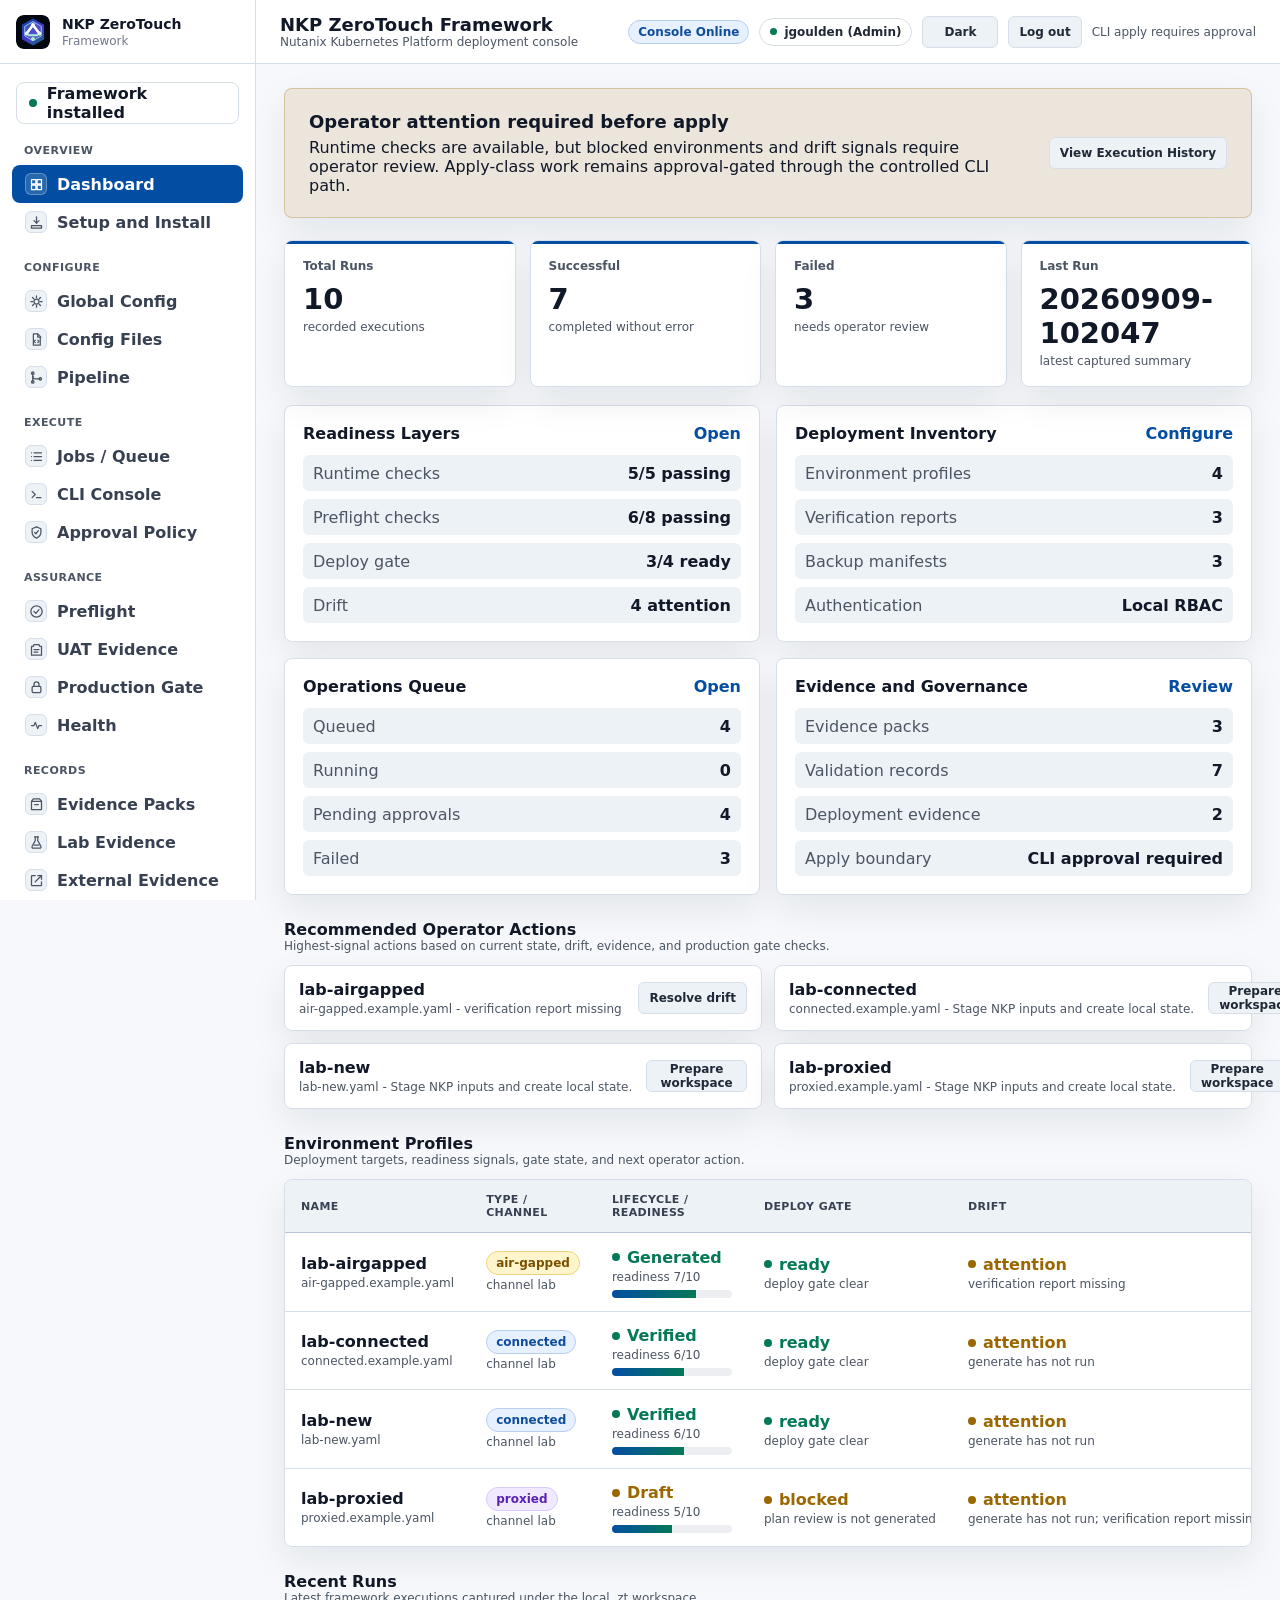
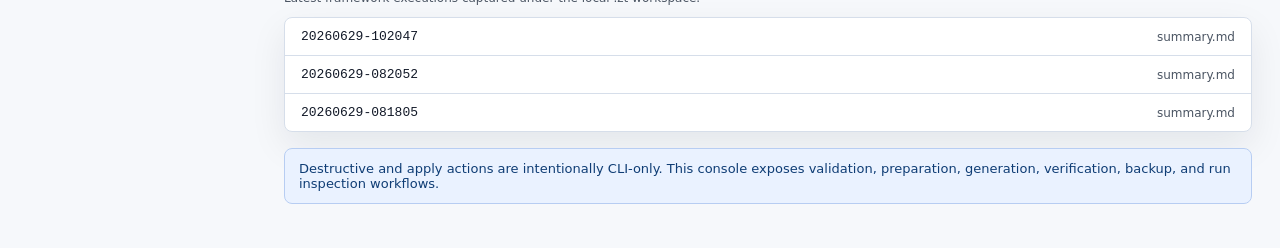
==== commit c961b725: "Add console icons and editable setup demo" ====
--- a/docs/demo/index.html
+++ b/docs/demo/index.html
@@ -19,6 +19,24 @@
     <script src="app.js" defer></script>
   </head>
   <body>
+    <svg class="icon-sprite" aria-hidden="true">
+      <symbol id="icon-dashboard" viewBox="0 0 24 24"><path d="M4 4h7v7H4zM13 4h7v7h-7zM4 13h7v7H4zM13 13h7v7h-7z"/></symbol>
+      <symbol id="icon-setup" viewBox="0 0 24 24"><path d="M12 3v10"/><path d="m8 9 4 4 4-4"/><path d="M4 17h16v4H4z"/></symbol>
+      <symbol id="icon-settings" viewBox="0 0 24 24"><path d="M12 8a4 4 0 1 0 0 8 4 4 0 0 0 0-8z"/><path d="M3 12h3m12 0h3M12 3v3m0 12v3m-6.4-2.6 2.1-2.1m8.6-8.6 2.1-2.1m0 12.8-2.1-2.1M7.7 7.7 5.6 5.6"/></symbol>
+      <symbol id="icon-files" viewBox="0 0 24 24"><path d="M7 3h7l4 4v14H7z"/><path d="M14 3v5h5"/><path d="m10 13-2 2 2 2m4-4 2 2-2 2"/></symbol>
+      <symbol id="icon-pipeline" viewBox="0 0 24 24"><path d="M6 5v5a4 4 0 0 0 4 4h8"/><path d="M6 19v-9"/><circle cx="6" cy="5" r="2"/><circle cx="6" cy="19" r="2"/><circle cx="18" cy="14" r="2"/></symbol>
+      <symbol id="icon-jobs" viewBox="0 0 24 24"><path d="M8 6h12M8 12h12M8 18h12"/><path d="M4 6h.01M4 12h.01M4 18h.01"/></symbol>
+      <symbol id="icon-terminal" viewBox="0 0 24 24"><path d="m5 7 5 5-5 5"/><path d="M12 17h7"/></symbol>
+      <symbol id="icon-approval" viewBox="0 0 24 24"><path d="M12 3 5 6v6c0 4 3 7 7 9 4-2 7-5 7-9V6z"/><path d="m9 12 2 2 4-5"/></symbol>
+      <symbol id="icon-preflight" viewBox="0 0 24 24"><circle cx="12" cy="12" r="9"/><path d="m8 12 3 3 5-6"/></symbol>
+      <symbol id="icon-uat" viewBox="0 0 24 24"><path d="M8 4h8l1 3h3v14H4V7h3z"/><path d="M8 12h8M8 16h6"/></symbol>
+      <symbol id="icon-gate" viewBox="0 0 24 24"><rect x="5" y="10" width="14" height="10" rx="2"/><path d="M8 10V7a4 4 0 0 1 8 0v3"/></symbol>
+      <symbol id="icon-health" viewBox="0 0 24 24"><path d="M4 12h4l2-5 4 10 2-5h4"/></symbol>
+      <symbol id="icon-evidence" viewBox="0 0 24 24"><path d="M4 7h16v13H4z"/><path d="M4 7l3-4h10l3 4"/><path d="M9 12h6"/></symbol>
+      <symbol id="icon-lab" viewBox="0 0 24 24"><path d="M9 3h6"/><path d="M10 3v6l-5 9a2 2 0 0 0 2 3h10a2 2 0 0 0 2-3l-5-9V3"/><path d="M8 16h8"/></symbol>
+      <symbol id="icon-external" viewBox="0 0 24 24"><path d="M14 4h6v6"/><path d="m10 14 10-10"/><path d="M20 14v5a1 1 0 0 1-1 1H5a1 1 0 0 1-1-1V5a1 1 0 0 1 1-1h5"/></symbol>
+      <symbol id="icon-audit" viewBox="0 0 24 24"><path d="M8 6h12M8 12h12M8 18h12"/><path d="m3 6 1 1 2-2m-3 7 1 1 2-2m-3 7 1 1 2-2"/></symbol>
+    </svg>
     <div class="shell">
       <aside class="sidebar">
         <a class="brand" href="#environments" data-view-link="environments" aria-label="NKP ZeroTouch home">
@@ -31,26 +49,26 @@
         <nav class="nav" aria-label="Console sections">
           <div class="nav-status"><span></span>Framework installed</div>
           <div class="nav-label">Overview</div>
-          <button class="nav-item active" type="button" data-view-link="environments"><span class="nav-icon">D</span>Dashboard</button>
-          <button class="nav-item" type="button" data-view-link="setup"><span class="nav-icon">S</span>Setup and Install</button>
+          <button class="nav-item active" type="button" data-view-link="environments"><span class="nav-icon"><svg><use href="#icon-dashboard"></use></svg></span>Dashboard</button>
+          <button class="nav-item" type="button" data-view-link="setup"><span class="nav-icon"><svg><use href="#icon-setup"></use></svg></span>Setup and Install</button>
           <div class="nav-label">Configure</div>
-          <button class="nav-item" type="button" data-view-link="settings"><span class="nav-icon">G</span>Global Config</button>
-          <button class="nav-item" type="button" data-view-link="sources"><span class="nav-icon">C</span>Config Files</button>
-          <button class="nav-item" type="button" data-view-link="pipeline"><span class="nav-icon">P</span>Pipeline</button>
+          <button class="nav-item" type="button" data-view-link="settings"><span class="nav-icon"><svg><use href="#icon-settings"></use></svg></span>Global Config</button>
+          <button class="nav-item" type="button" data-view-link="sources"><span class="nav-icon"><svg><use href="#icon-files"></use></svg></span>Config Files</button>
+          <button class="nav-item" type="button" data-view-link="pipeline"><span class="nav-icon"><svg><use href="#icon-pipeline"></use></svg></span>Pipeline</button>
           <div class="nav-label">Execute</div>
-          <button class="nav-item" type="button" data-view-link="jobs"><span class="nav-icon">J</span>Jobs / Queue</button>
-          <button class="nav-item" type="button" data-view-link="cli"><span class="nav-icon">T</span>CLI Console</button>
-          <button class="nav-item" type="button" data-view-link="approval"><span class="nav-icon">A</span>Approval Policy</button>
+          <button class="nav-item" type="button" data-view-link="jobs"><span class="nav-icon"><svg><use href="#icon-jobs"></use></svg></span>Jobs / Queue</button>
+          <button class="nav-item" type="button" data-view-link="cli"><span class="nav-icon"><svg><use href="#icon-terminal"></use></svg></span>CLI Console</button>
+          <button class="nav-item" type="button" data-view-link="approval"><span class="nav-icon"><svg><use href="#icon-approval"></use></svg></span>Approval Policy</button>
           <div class="nav-label">Assurance</div>
-          <button class="nav-item" type="button" data-view-link="preflight"><span class="nav-icon">V</span>Preflight</button>
-          <button class="nav-item" type="button" data-view-link="uat"><span class="nav-icon">U</span>UAT Evidence</button>
-          <button class="nav-item" type="button" data-view-link="production"><span class="nav-icon">R</span>Production Gate</button>
-          <button class="nav-item" type="button" data-view-link="health"><span class="nav-icon">H</span>Health</button>
+          <button class="nav-item" type="button" data-view-link="preflight"><span class="nav-icon"><svg><use href="#icon-preflight"></use></svg></span>Preflight</button>
+          <button class="nav-item" type="button" data-view-link="uat"><span class="nav-icon"><svg><use href="#icon-uat"></use></svg></span>UAT Evidence</button>
+          <button class="nav-item" type="button" data-view-link="production"><span class="nav-icon"><svg><use href="#icon-gate"></use></svg></span>Production Gate</button>
+          <button class="nav-item" type="button" data-view-link="health"><span class="nav-icon"><svg><use href="#icon-health"></use></svg></span>Health</button>
           <div class="nav-label">Records</div>
-          <button class="nav-item" type="button" data-view-link="evidence"><span class="nav-icon">E</span>Evidence Packs</button>
-          <button class="nav-item" type="button" data-view-link="lab"><span class="nav-icon">L</span>Lab Evidence</button>
-          <button class="nav-item" type="button" data-view-link="external"><span class="nav-icon">X</span>External Evidence</button>
-          <button class="nav-item" type="button" data-view-link="audit"><span class="nav-icon">I</span>Audit Trail</button>
+          <button class="nav-item" type="button" data-view-link="evidence"><span class="nav-icon"><svg><use href="#icon-evidence"></use></svg></span>Evidence Packs</button>
+          <button class="nav-item" type="button" data-view-link="lab"><span class="nav-icon"><svg><use href="#icon-lab"></use></svg></span>Lab Evidence</button>
+          <button class="nav-item" type="button" data-view-link="external"><span class="nav-icon"><svg><use href="#icon-external"></use></svg></span>External Evidence</button>
+          <button class="nav-item" type="button" data-view-link="audit"><span class="nav-icon"><svg><use href="#icon-audit"></use></svg></span>Audit Trail</button>
         </nav>
       </aside>
 
@@ -118,6 +136,44 @@
             <div class="notice">Destructive and apply actions are intentionally CLI-only. This console exposes validation, preparation, generation, verification, backup, and run inspection workflows.</div>
           </section>
 
+          <section class="view" data-view="setup">
+            <div class="section-head">
+              <div>
+                <h2>Setup and Install</h2>
+                <div class="section-copy">Editable first-run configuration for source bundles, endpoints, inventory, network, provider, and secret backend metadata.</div>
+                <div class="toolbar">
+                  <button class="button-link" type="button" data-command="edit">Edit sources</button>
+                  <button class="button-link" type="button" data-command="edit">Edit connections</button>
+                  <button class="button-link" type="button" data-command="open">Add environment</button>
+                </div>
+              </div>
+            </div>
+            <section class="panel">
+              <table class="config-table">
+                <thead><tr><th>Area</th><th>Current Value</th><th>Manage</th></tr></thead>
+                <tbody>
+                  <tr><td>NKP version</td><td><input value="v2.17.1"></td><td><button class="button-link" type="button" data-command="edit">Save</button></td></tr>
+                  <tr><td>Standard bundle</td><td><input value="/mnt/c/Share/nkp-bundle_v2.17.1"></td><td><button class="button-link" type="button" data-command="edit">Edit</button></td></tr>
+                  <tr><td>Prism Central endpoint</td><td><input value="https://pc.example:9440"></td><td><button class="button-link" type="button" data-command="edit">Edit</button></td></tr>
+                  <tr><td>Inventory nodes</td><td><textarea>ahv-node-01&#10;ahv-node-02&#10;ahv-node-03</textarea></td><td><button class="button-link" type="button" data-command="open">Add</button></td></tr>
+                  <tr><td>Secret backend</td><td><select><option>local-file</option><option>hashicorp-vault</option><option>external</option></select></td><td><button class="button-link" type="button" data-command="edit">Save</button></td></tr>
+                </tbody>
+              </table>
+            </section>
+            <div class="section-head">
+              <div>
+                <h2>Environment Config Files</h2>
+                <div class="section-copy">Config records expose add, edit, duplicate, and delete actions before operational use.</div>
+              </div>
+            </div>
+            <section class="panel">
+              <table>
+                <thead><tr><th>Name</th><th>File</th><th>Provider</th><th>Manage</th></tr></thead>
+                <tbody id="setupEnvironmentRows"></tbody>
+              </table>
+            </section>
+          </section>
+
           <section class="view" data-view="jobs">
             <div class="section-head"><div><h2>Jobs</h2><div class="section-copy">Execution queue, approval controls, and captured logs.</div></div></div>
             <section class="panel">
--- a/docs/demo/styles.css
+++ b/docs/demo/styles.css
@@ -105,6 +105,8 @@
   overflow-x: hidden;
 }
 
+.icon-sprite { display: none; }
+
 body {
   margin: 0;
   max-width: 100%;
@@ -235,6 +237,16 @@
   height: 22px;
   justify-content: center;
   width: 22px;
+}
+
+.nav-icon svg {
+  fill: none;
+  height: 15px;
+  stroke: currentColor;
+  stroke-linecap: round;
+  stroke-linejoin: round;
+  stroke-width: 2;
+  width: 15px;
 }
 
 .nav-item.active .nav-icon {
@@ -334,6 +346,17 @@
   color: var(--control-hover-text);
 }
 
+.button-danger {
+  border-color: rgba(239, 68, 68, .35);
+  color: var(--bad);
+}
+
+.button-danger:hover {
+  background: rgba(185, 28, 28, .1);
+  border-color: rgba(239, 68, 68, .45);
+  color: var(--bad);
+}
+
 .view { display: none; }
 .view.active { display: block; }
 
@@ -511,6 +534,13 @@
   margin: 25px 0 12px;
 }
 
+.toolbar {
+  display: flex;
+  flex-wrap: wrap;
+  gap: 8px;
+  margin: 14px 0 0;
+}
+
 .next-actions, .settings-grid {
   display: grid;
   gap: 12px;
@@ -541,6 +571,23 @@
   border-collapse: collapse;
   min-width: 1120px;
   width: 100%;
+}
+
+.config-table input,
+.config-table select,
+.config-table textarea {
+  background: var(--panel);
+  border: 1px solid var(--line);
+  border-radius: 6px;
+  color: var(--ink);
+  min-height: 34px;
+  padding: 7px 9px;
+  width: 100%;
+}
+
+.config-table textarea {
+  min-height: 74px;
+  resize: vertical;
 }
 
 th, td {
